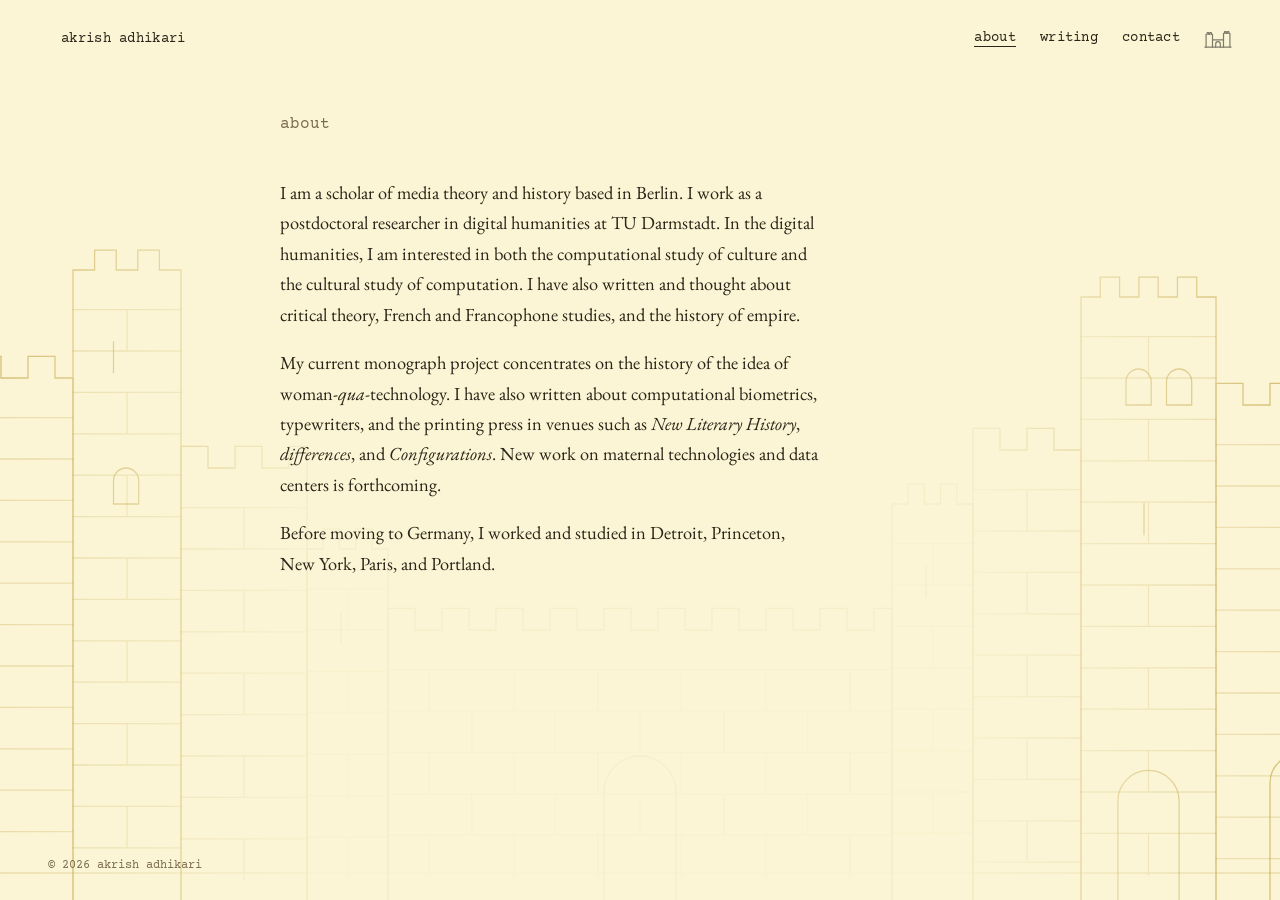
==== about.html @ 62bdaf33 "Nav fortress icon with draw animation, name hover box" ====
<!DOCTYPE html>
<html lang="en">
<head>
<meta charset="utf-8">
<meta name="viewport" content="width=device-width, initial-scale=1">
<title>about &mdash; akrish adhikari</title>
<link rel="preconnect" href="https://fonts.googleapis.com">
<link href="https://fonts.googleapis.com/css2?family=Courier+Prime:ital@0;1&family=EB+Garamond:ital,wght@0,400;0,500;1,400&display=swap" rel="stylesheet">
<link rel="canonical" href="https://www.akrishadhikari.com/about.html">
<link rel="stylesheet" href="style.css">
</head>
<body>
<nav>
  <a class="brand" href="index.html">akrish adhikari</a>
  <ul>
    <li><a href="about.html" aria-current="page">about</a></li>
    <li><a href="publications.html">writing</a></li>
    <li><a href="contact.html">contact</a></li>
    <li><button class="fort-btn" id="fort" type="button" aria-label="Draw the fortress" title="fortress"><svg viewBox="0 0 30 24" width="28" height="22" aria-hidden="true" fill="none" stroke="currentColor" stroke-width="1.3" stroke-linecap="round" stroke-linejoin="round"><path d="M2 22V8H3.2V6H4.8V8H6.2V6H7.8V8H9V22"/><path d="M9 14H21"/><path d="M21 22V7H22.2V5H23.8V7H25.2V5H26.8V7H28V22"/><path d="M12.5 22V18.5a2.5 2.5 0 0 1 5 0V22"/><path d="M0.8 22H29.2"/></svg></button></li>
  </ul>
</nav>
<main>
<div class="page">
  <h1>about</h1>
  <p>I am a scholar of media theory and history based in Berlin. I work as a postdoctoral researcher in digital humanities at TU Darmstadt. In the digital humanities, I am interested in both the computational study of culture and the cultural study of computation. I have also written and thought about critical theory, French and Francophone studies, and the history of empire.</p>
  <p>My current monograph project concentrates on the history of the idea of woman-<i>qua</i>-technology. I have also written about computational biometrics, typewriters, and the printing press in venues such as <i>New Literary History</i>, <i>differences</i>, and <i>Configurations</i>. New work on maternal technologies and data centers is forthcoming.</p>
  <p>Before moving to Germany, I worked and studied in Detroit, Princeton, New York, Paris, and Portland.</p>
</div>
</main>
<footer>&copy; 2026 akrish adhikari</footer>
<script src="fortress.js"></script>
</body>
</html>
---- style.css ----
/* ============ EDIT THESE FIRST ============ */
:root{
  --bg:   #FBF5D5;   /* light yellow page */
  --ink:  #2B2418;   /* text, warm near-black */
  --soft: #7A6B4E;   /* secondary text */
  --rule: #C9B98A;   /* thin lines */
  --mono: "Courier Prime", "Courier New", monospace;
  --serif:"EB Garamond", Georgia, serif;
}

*{box-sizing:border-box}
body{
  margin:0;min-height:100vh;
  background:var(--bg);color:var(--ink);
  font-family:var(--serif);font-size:1.15rem;line-height:1.65;
  display:flex;flex-direction:column;
}
a{color:inherit;text-decoration:none;border-bottom:1px solid var(--rule)}
a:hover{border-color:var(--ink)}
a:focus-visible{outline:1px dashed var(--ink);outline-offset:3px}
img{display:block;max-width:100%}
h1,h2,h3{font-weight:400;margin:0}
p{margin:0 0 1em;max-width:60ch}
i,em{font-style:italic}

/* nav — typewriter, always the same on every page */
nav{
  font-family:var(--mono);font-size:.9rem;letter-spacing:.02em;
  display:flex;justify-content:space-between;align-items:center;
  padding:1.5rem clamp(1.2rem,4vw,3rem);
}
nav ul{list-style:none;display:flex;gap:1.5rem;margin:0;padding:0}
nav a{border:0}
nav a[aria-current]{border-bottom:1px solid var(--ink)}
nav .brand{border:2px solid transparent;padding:.25rem .7rem;line-height:1.3;transition:border-color .3s ease}
nav .brand:hover,nav .brand:focus-visible{border-color:#000}

main{flex:1}

/* home — photo centred, nothing else */
.home{display:flex;flex-direction:column;align-items:center;justify-content:center;padding:1rem 1.5rem 3rem}
.home figure{margin:0;text-align:center}
.home img{
  max-height:70vh;width:auto;max-width:90vw;
  border:1px solid rgba(43,36,24,.25);      /* faint print edge */
  filter:contrast(.97) saturate(.95);        /* keeps film tones soft; remove if you prefer */
}

/* inner pages */
.page{width:min(720px,92vw);margin:0 auto;padding:2rem 0 5rem}
.page h1{font-family:var(--mono);font-size:1rem;color:var(--soft);margin-bottom:2.5rem}
.page h2{font-size:1.6rem;margin:2.5rem 0 .75rem}

.pubs{list-style:none;margin:0;padding:0}
.pubs li{padding:1.2rem 0;border-top:1px solid var(--rule)}
.pubs li:last-child{border-bottom:1px solid var(--rule)}
.pubs .title{font-size:1.3rem;display:block}
.pubs .meta{color:var(--soft);display:block;margin-top:.15rem}
.pubs .links{font-family:var(--mono);font-size:.8rem;margin-top:.5rem}
.pubs .links a{margin-right:1.2rem}
.year{font-family:var(--mono);font-size:.85rem;color:var(--soft);margin:2rem 0 0}

/* photos on inner pages — same size and caption as the home page */
.page .photo{margin:3rem 0 0;text-align:center}
.page .photo img{
  max-height:70vh;width:auto;max-width:100%;margin:0 auto;
  border:1px solid rgba(43,36,24,.25);
  filter:contrast(.97) saturate(.95);
}
figcaption{font-family:var(--mono);font-size:.8rem;color:var(--soft);margin-top:1rem;text-align:center}

.contact-list{list-style:none;padding:0;margin:0;font-size:1.3rem;line-height:2.2}
.contact-list span{font-family:var(--mono);font-size:.8rem;color:var(--soft);display:inline-block;width:8rem}

footer{font-family:var(--mono);font-size:.75rem;color:var(--soft);padding:1.5rem clamp(1.2rem,4vw,3rem)}

@media (max-width:600px){
  nav{flex-direction:column;gap:.8rem;align-items:flex-start}
  .contact-list span{display:block;width:auto;line-height:1.2;margin-top:.8rem}
}

.sr-only{position:absolute;width:1px;height:1px;overflow:hidden;clip:rect(0 0 0 0);white-space:nowrap}

/* fortress backdrop — fades out behind the text column */
body::before{
  content:"";position:fixed;inset:0;z-index:-1;pointer-events:none;
  background:url(images/fortress.svg?v=21) no-repeat center bottom / cover;
  -webkit-mask-image:linear-gradient(90deg,#000 0,rgba(0,0,0,.12) 25%,rgba(0,0,0,.12) 75%,#000 100%);
          mask-image:linear-gradient(90deg,#000 0,rgba(0,0,0,.12) 25%,rgba(0,0,0,.12) 75%,#000 100%);
}
/* landing page: the whole fortress at a flat 30% */
.home-page::before{-webkit-mask-image:none;mask-image:none;opacity:.3}
@media (max-width:600px){body::before{-webkit-mask-image:none;mask-image:none;opacity:.35}.home-page::before{opacity:.3}}

/* nav icon: draws the fortress, then everything fades back */
body::before{transition:opacity .9s ease}
main,footer{transition:opacity .9s ease}
.fort-btn{
  display:block;background:none;border:0;padding:0;margin:0;cursor:pointer;
  color:#000;opacity:.5;transition:opacity .45s ease;line-height:0;
  align-self:center;
}
.fort-btn:hover,.fort-btn:focus-visible{opacity:1}
.fort-btn:focus-visible{outline:1px dashed var(--ink);outline-offset:4px}
.fort-btn:disabled{opacity:1;cursor:default}
body.drawing::before{opacity:0}
body.drawing main,body.drawing footer{opacity:0}
.fort-draw{position:fixed;inset:0;z-index:-1;pointer-events:none}
.fort-draw svg{width:100%;height:100%;display:block}
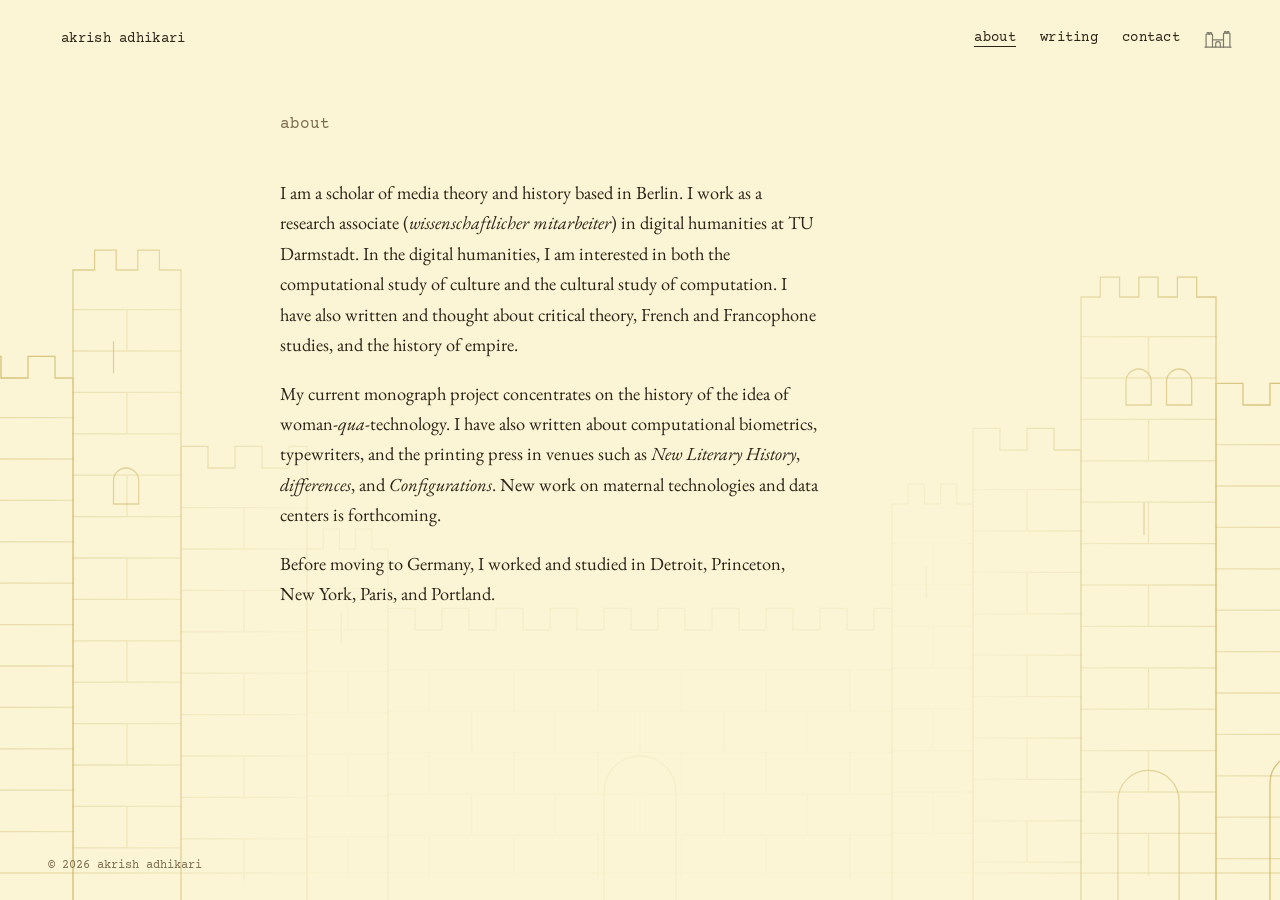
==== commit 9c429d9d: "Merge remote-tracking branch 'origin/main'" ====
--- a/about.html
+++ b/about.html
@@ -22,7 +22,7 @@
 <main>
 <div class="page">
   <h1>about</h1>
-  <p>I am a scholar of media theory and history based in Berlin. I work as a postdoctoral researcher in digital humanities at TU Darmstadt. In the digital humanities, I am interested in both the computational study of culture and the cultural study of computation. I have also written and thought about critical theory, French and Francophone studies, and the history of empire.</p>
+  <p>I am a scholar of media theory and history based in Berlin. I work as a research associate (<i>wissenschaftlicher mitarbeiter</i>) in digital humanities at TU Darmstadt. In the digital humanities, I am interested in both the computational study of culture and the cultural study of computation. I have also written and thought about critical theory, French and Francophone studies, and the history of empire.</p>
   <p>My current monograph project concentrates on the history of the idea of woman-<i>qua</i>-technology. I have also written about computational biometrics, typewriters, and the printing press in venues such as <i>New Literary History</i>, <i>differences</i>, and <i>Configurations</i>. New work on maternal technologies and data centers is forthcoming.</p>
   <p>Before moving to Germany, I worked and studied in Detroit, Princeton, New York, Paris, and Portland.</p>
 </div>
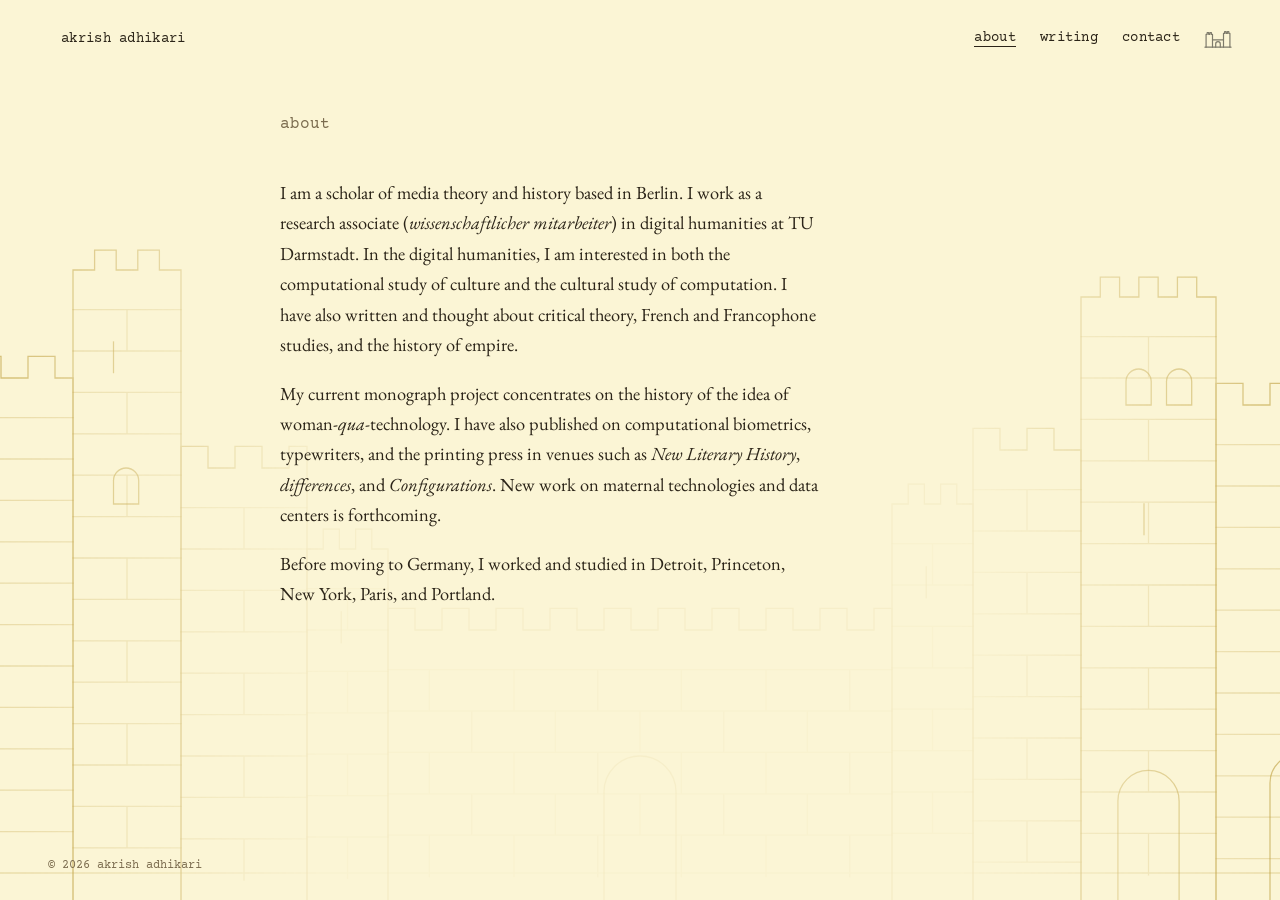
==== commit 4b23501e: "About: update second paragraph wording" ====
--- a/about.html
+++ b/about.html
@@ -23,7 +23,7 @@
 <div class="page">
   <h1>about</h1>
   <p>I am a scholar of media theory and history based in Berlin. I work as a research associate (<i>wissenschaftlicher mitarbeiter</i>) in digital humanities at TU Darmstadt. In the digital humanities, I am interested in both the computational study of culture and the cultural study of computation. I have also written and thought about critical theory, French and Francophone studies, and the history of empire.</p>
-  <p>My current monograph project concentrates on the history of the idea of woman-<i>qua</i>-technology. I have also written about computational biometrics, typewriters, and the printing press in venues such as <i>New Literary History</i>, <i>differences</i>, and <i>Configurations</i>. New work on maternal technologies and data centers is forthcoming.</p>
+  <p>My current monograph project concentrates on the history of the idea of woman-<i>qua</i>-technology. I have also published on computational biometrics, typewriters, and the printing press in venues such as <i>New Literary History</i>, <i>differences</i>, and <i>Configurations</i>. New work on maternal technologies and data centers is forthcoming.</p>
   <p>Before moving to Germany, I worked and studied in Detroit, Princeton, New York, Paris, and Portland.</p>
 </div>
 </main>
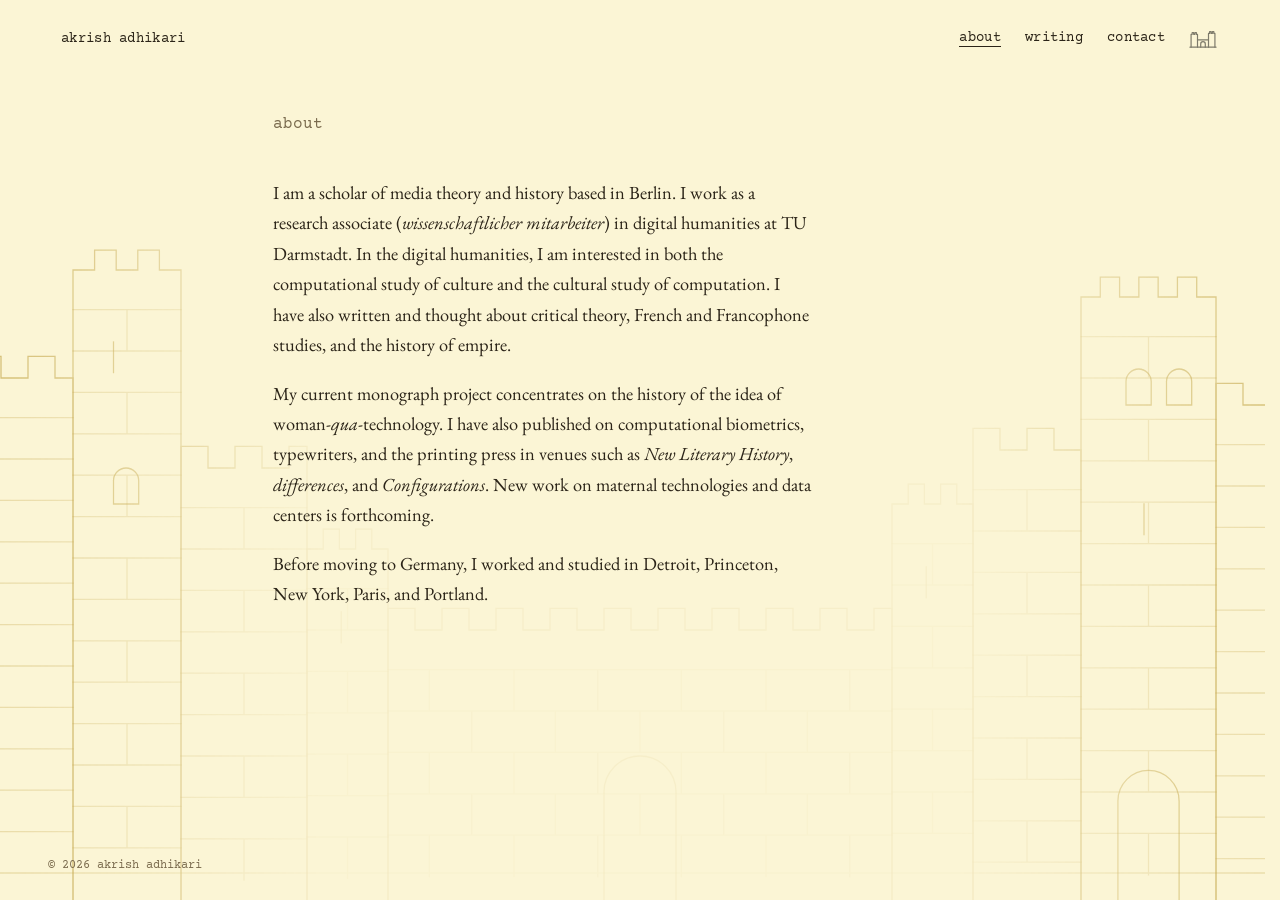
==== commit 69430dc7: "Reserve scrollbar space so nav does not shift between pages" ====
--- a/about.html
+++ b/about.html
@@ -7,7 +7,7 @@
 <link rel="preconnect" href="https://fonts.googleapis.com">
 <link href="https://fonts.googleapis.com/css2?family=Courier+Prime:ital@0;1&family=EB+Garamond:ital,wght@0,400;0,500;1,400&display=swap" rel="stylesheet">
 <link rel="canonical" href="https://www.akrishadhikari.com/about.html">
-<link rel="stylesheet" href="style.css">
+<link rel="stylesheet" href="style.css?v=23">
 </head>
 <body>
 <nav>
@@ -28,6 +28,6 @@
 </div>
 </main>
 <footer>&copy; 2026 akrish adhikari</footer>
-<script src="fortress.js"></script>
+<script src="fortress.js?v=23"></script>
 </body>
 </html>
--- a/style.css
+++ b/style.css
@@ -9,6 +9,7 @@
 }
 
 *{box-sizing:border-box}
+html{scrollbar-gutter:stable}  /* reserve the scrollbar's space so short and long pages don't shift */
 body{
   margin:0;min-height:100vh;
   background:var(--bg);color:var(--ink);
@@ -84,7 +85,7 @@
 /* fortress backdrop — fades out behind the text column */
 body::before{
   content:"";position:fixed;inset:0;z-index:-1;pointer-events:none;
-  background:url(images/fortress.svg?v=21) no-repeat center bottom / cover;
+  background:url(images/fortress.svg?v=23) no-repeat center bottom / cover;
   -webkit-mask-image:linear-gradient(90deg,#000 0,rgba(0,0,0,.12) 25%,rgba(0,0,0,.12) 75%,#000 100%);
           mask-image:linear-gradient(90deg,#000 0,rgba(0,0,0,.12) 25%,rgba(0,0,0,.12) 75%,#000 100%);
 }
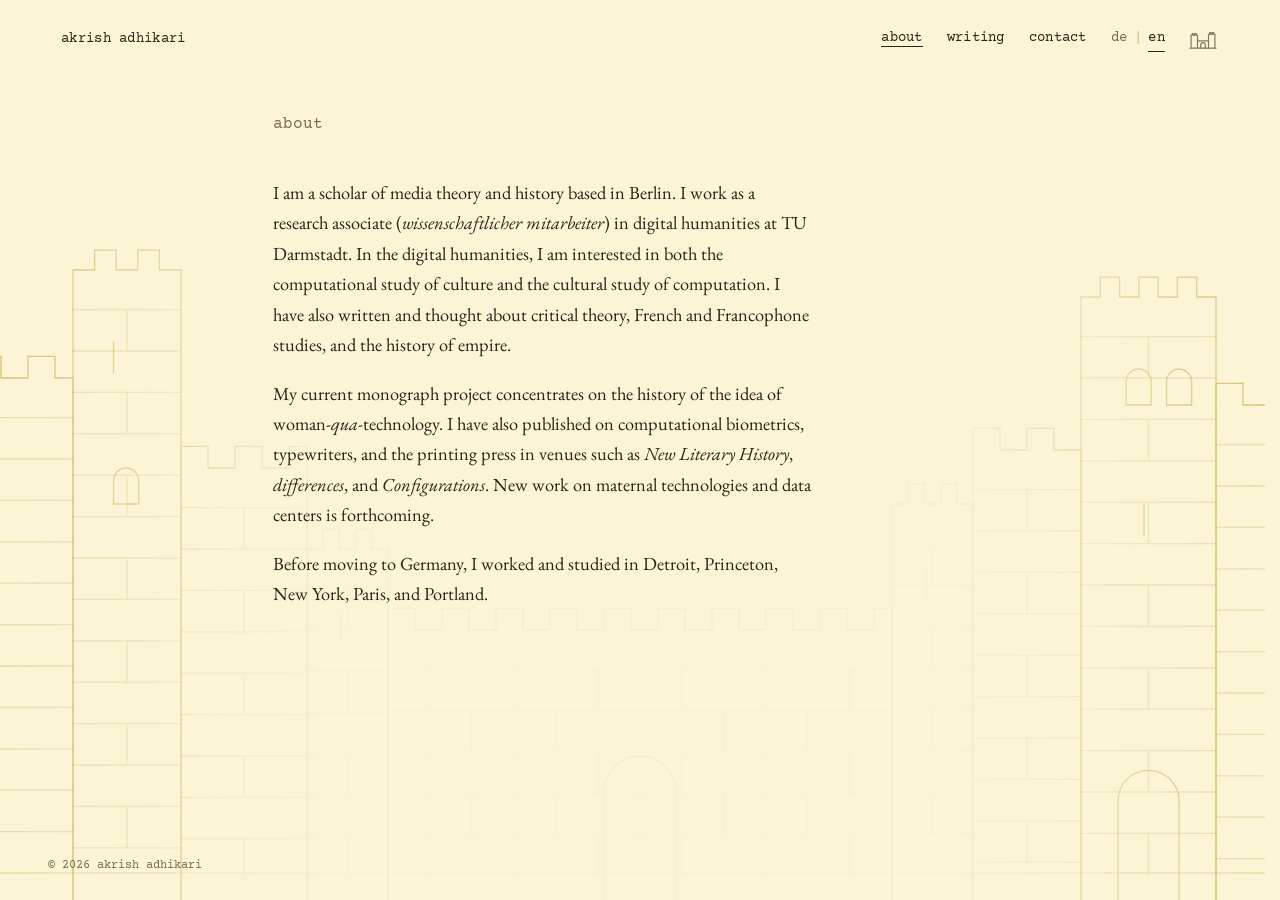
==== commit cc9261a8: "Add de | en language switch; use colon in page titles Co-Authored-By: Claude Opus 5.5 <noreply@anthr" ====
--- a/about.html
+++ b/about.html
@@ -3,31 +3,33 @@
 <head>
 <meta charset="utf-8">
 <meta name="viewport" content="width=device-width, initial-scale=1">
-<title>about &mdash; akrish adhikari</title>
+<title data-de="über mich: akrish adhikari">about: akrish adhikari</title>
 <link rel="preconnect" href="https://fonts.googleapis.com">
 <link href="https://fonts.googleapis.com/css2?family=Courier+Prime:ital@0;1&family=EB+Garamond:ital,wght@0,400;0,500;1,400&display=swap" rel="stylesheet">
 <link rel="canonical" href="https://www.akrishadhikari.com/about.html">
-<link rel="stylesheet" href="style.css?v=23">
+<link rel="stylesheet" href="style-v25.css">
 </head>
 <body>
 <nav>
   <a class="brand" href="index.html">akrish adhikari</a>
   <ul>
-    <li><a href="about.html" aria-current="page">about</a></li>
-    <li><a href="publications.html">writing</a></li>
-    <li><a href="contact.html">contact</a></li>
-    <li><button class="fort-btn" id="fort" type="button" aria-label="Draw the fortress" title="fortress"><svg viewBox="0 0 30 24" width="28" height="22" aria-hidden="true" fill="none" stroke="currentColor" stroke-width="1.3" stroke-linecap="round" stroke-linejoin="round"><path d="M2 22V8H3.2V6H4.8V8H6.2V6H7.8V8H9V22"/><path d="M9 14H21"/><path d="M21 22V7H22.2V5H23.8V7H25.2V5H26.8V7H28V22"/><path d="M12.5 22V18.5a2.5 2.5 0 0 1 5 0V22"/><path d="M0.8 22H29.2"/></svg></button></li>
+    <li><a href="about.html" aria-current="page" data-de="über mich">about</a></li>
+    <li><a href="publications.html" data-de="schriften">writing</a></li>
+    <li><a href="contact.html" data-de="kontakt">contact</a></li>
+    <li class="lang"><button type="button" data-set-lang="de" lang="de">de</button><span aria-hidden="true">|</span><button type="button" data-set-lang="en" lang="en">en</button></li>
+    <li><button class="fort-btn" id="fort" type="button" aria-label="Draw the fortress" title="fortress" data-de-aria-label="Festung zeichnen" data-de-title="festung"><svg viewBox="0 0 30 24" width="28" height="22" aria-hidden="true" fill="none" stroke="currentColor" stroke-width="1.3" stroke-linecap="round" stroke-linejoin="round"><path d="M2 22V8H3.2V6H4.8V8H6.2V6H7.8V8H9V22"/><path d="M9 14H21"/><path d="M21 22V7H22.2V5H23.8V7H25.2V5H26.8V7H28V22"/><path d="M12.5 22V18.5a2.5 2.5 0 0 1 5 0V22"/><path d="M0.8 22H29.2"/></svg></button></li>
   </ul>
 </nav>
 <main>
 <div class="page">
-  <h1>about</h1>
-  <p>I am a scholar of media theory and history based in Berlin. I work as a research associate (<i>wissenschaftlicher mitarbeiter</i>) in digital humanities at TU Darmstadt. In the digital humanities, I am interested in both the computational study of culture and the cultural study of computation. I have also written and thought about critical theory, French and Francophone studies, and the history of empire.</p>
-  <p>My current monograph project concentrates on the history of the idea of woman-<i>qua</i>-technology. I have also published on computational biometrics, typewriters, and the printing press in venues such as <i>New Literary History</i>, <i>differences</i>, and <i>Configurations</i>. New work on maternal technologies and data centers is forthcoming.</p>
-  <p>Before moving to Germany, I worked and studied in Detroit, Princeton, New York, Paris, and Portland.</p>
+  <h1 data-de="über mich">about</h1>
+  <p data-de="Ich forsche zu Medientheorie und Mediengeschichte und lebe in Berlin. An der TU Darmstadt arbeite ich als wissenschaftlicher Mitarbeiter in den Digital Humanities. Dort interessiere ich mich sowohl für die computergestützte Erforschung der Kultur als auch für die kulturwissenschaftliche Erforschung des Computers. Außerdem habe ich mich mit kritischer Theorie, Französistik und Frankophonie-Studien sowie der Geschichte von Imperien beschäftigt.">I am a scholar of media theory and history based in Berlin. I work as a research associate (<i>wissenschaftlicher mitarbeiter</i>) in digital humanities at TU Darmstadt. In the digital humanities, I am interested in both the computational study of culture and the cultural study of computation. I have also written and thought about critical theory, French and Francophone studies, and the history of empire.</p>
+  <p data-de="Mein aktuelles Buchprojekt widmet sich der Geschichte der Vorstellung von der Frau-&lt;i&gt;qua&lt;/i&gt;-Technologie. Außerdem habe ich zu computergestützter Biometrie, zur Schreibmaschine und zum Buchdruck publiziert, unter anderem in &lt;i&gt;New Literary History&lt;/i&gt;, &lt;i&gt;differences&lt;/i&gt; und &lt;i&gt;Configurations&lt;/i&gt;. Neue Arbeiten zu mütterlichen Technologien und Rechenzentren erscheinen demnächst.">My current monograph project concentrates on the history of the idea of woman-<i>qua</i>-technology. I have also published on computational biometrics, typewriters, and the printing press in venues such as <i>New Literary History</i>, <i>differences</i>, and <i>Configurations</i>. New work on maternal technologies and data centers is forthcoming.</p>
+  <p data-de="Bevor ich nach Deutschland kam, habe ich in Detroit, Princeton, New York, Paris und Portland gearbeitet und studiert.">Before moving to Germany, I worked and studied in Detroit, Princeton, New York, Paris, and Portland.</p>
 </div>
 </main>
 <footer>&copy; 2026 akrish adhikari</footer>
-<script src="fortress.js?v=23"></script>
+<script src="lang-v25.js"></script>
+<script src="fortress-v24.js"></script>
 </body>
 </html>
--- a/style-v25.css
+++ b/style-v25.css
@@ -0,0 +1,120 @@
+/* ============ EDIT THESE FIRST ============ */
+:root{
+  --bg:   #FBF5D5;   /* light yellow page */
+  --ink:  #2B2418;   /* text, warm near-black */
+  --soft: #7A6B4E;   /* secondary text */
+  --rule: #C9B98A;   /* thin lines */
+  --mono: "Courier Prime", "Courier New", monospace;
+  --serif:"EB Garamond", Georgia, serif;
+}
+
+*{box-sizing:border-box}
+html{scrollbar-gutter:stable}  /* reserve the scrollbar's space so short and long pages don't shift */
+body{
+  margin:0;min-height:100vh;
+  background:var(--bg);color:var(--ink);
+  font-family:var(--serif);font-size:1.15rem;line-height:1.65;
+  display:flex;flex-direction:column;
+}
+a{color:inherit;text-decoration:none;border-bottom:1px solid var(--rule)}
+a:hover{border-color:var(--ink)}
+a:focus-visible{outline:1px dashed var(--ink);outline-offset:3px}
+img{display:block;max-width:100%}
+h1,h2,h3{font-weight:400;margin:0}
+p{margin:0 0 1em;max-width:60ch}
+i,em{font-style:italic}
+
+/* nav — typewriter, always the same on every page */
+nav{
+  font-family:var(--mono);font-size:.9rem;letter-spacing:.02em;
+  display:flex;justify-content:space-between;align-items:center;
+  padding:1.5rem clamp(1.2rem,4vw,3rem);
+}
+nav ul{list-style:none;display:flex;flex-wrap:wrap;align-items:center;gap:1.5rem;margin:0;padding:0}
+nav a{border:0}
+nav a[aria-current]{border-bottom:1px solid var(--ink)}
+nav .brand{border:2px solid transparent;padding:.25rem .7rem;line-height:1.3;transition:border-color .3s ease}
+nav .brand:hover,nav .brand:focus-visible{border-color:#000}
+
+main{flex:1}
+
+/* home — photo centred, nothing else */
+.home{display:flex;flex-direction:column;align-items:center;justify-content:center;padding:1rem 1.5rem 3rem}
+.home figure{margin:0;text-align:center}
+.home img{
+  max-height:70vh;width:auto;max-width:90vw;
+  border:1px solid rgba(43,36,24,.25);      /* faint print edge */
+  filter:contrast(.97) saturate(.95);        /* keeps film tones soft; remove if you prefer */
+}
+
+/* inner pages */
+.page{width:min(720px,92vw);margin:0 auto;padding:2rem 0 5rem}
+.page h1{font-family:var(--mono);font-size:1rem;color:var(--soft);margin-bottom:2.5rem}
+.page h2{font-size:1.6rem;margin:2.5rem 0 .75rem}
+
+.pubs{list-style:none;margin:0;padding:0}
+.pubs li{padding:1.2rem 0;border-top:1px solid var(--rule)}
+.pubs li:last-child{border-bottom:1px solid var(--rule)}
+.pubs .title{font-size:1.3rem;display:block}
+.pubs .meta{color:var(--soft);display:block;margin-top:.15rem}
+.pubs .links{font-family:var(--mono);font-size:.8rem;margin-top:.5rem}
+.pubs .links a{margin-right:1.2rem}
+.year{font-family:var(--mono);font-size:.85rem;color:var(--soft);margin:2rem 0 0}
+
+/* photos on inner pages — same size and caption as the home page */
+.page .photo{margin:3rem 0 0;text-align:center}
+.page .photo img{
+  max-height:70vh;width:auto;max-width:100%;margin:0 auto;
+  border:1px solid rgba(43,36,24,.25);
+  filter:contrast(.97) saturate(.95);
+}
+figcaption{font-family:var(--mono);font-size:.8rem;color:var(--soft);margin-top:1rem;text-align:center}
+
+.contact-list{list-style:none;padding:0;margin:0;font-size:1.3rem;line-height:2.2}
+.contact-list span{font-family:var(--mono);font-size:.8rem;color:var(--soft);display:inline-block;width:8rem}
+
+footer{font-family:var(--mono);font-size:.75rem;color:var(--soft);padding:1.5rem clamp(1.2rem,4vw,3rem)}
+
+@media (max-width:600px){
+  nav{flex-direction:column;gap:.8rem;align-items:flex-start}
+  .contact-list span{display:block;width:auto;line-height:1.2;margin-top:.8rem}
+}
+
+.sr-only{position:absolute;width:1px;height:1px;overflow:hidden;clip:rect(0 0 0 0);white-space:nowrap}
+
+/* fortress backdrop — fades out behind the text column */
+body::before{
+  content:"";position:fixed;inset:0;z-index:-1;pointer-events:none;
+  background:url(images/fortress-v24.svg) no-repeat center bottom / cover;
+  -webkit-mask-image:linear-gradient(90deg,#000 0,rgba(0,0,0,.12) 25%,rgba(0,0,0,.12) 75%,#000 100%);
+          mask-image:linear-gradient(90deg,#000 0,rgba(0,0,0,.12) 25%,rgba(0,0,0,.12) 75%,#000 100%);
+}
+/* landing page: the whole fortress at a flat 30% */
+.home-page::before{-webkit-mask-image:none;mask-image:none;opacity:.3}
+@media (max-width:600px){body::before{-webkit-mask-image:none;mask-image:none;opacity:.35}.home-page::before{opacity:.3}}
+
+/* nav icon: draws the fortress, then everything fades back */
+body::before{transition:opacity .9s ease}
+main,footer{transition:opacity .9s ease}
+.fort-btn{
+  display:block;background:none;border:0;padding:0;margin:0;cursor:pointer;
+  color:#000;opacity:.5;transition:opacity .45s ease;line-height:0;
+  align-self:center;
+}
+.fort-btn:hover,.fort-btn:focus-visible{opacity:1}
+.fort-btn:focus-visible{outline:1px dashed var(--ink);outline-offset:4px}
+.fort-btn:disabled{opacity:1;cursor:default}
+body.drawing::before{opacity:0}
+body.drawing main,body.drawing footer{opacity:0}
+.fort-draw{position:fixed;inset:0;z-index:-1;pointer-events:none}
+.fort-draw svg{width:100%;height:100%;display:block}
+
+/* de | en switch */
+.lang{display:flex;align-items:center;gap:.4rem}
+.lang button{font:inherit;letter-spacing:inherit;color:var(--soft);background:none;border:0;padding:0;cursor:pointer;transition:color .3s ease}
+.lang button:hover,.lang button:focus-visible{color:var(--ink)}
+.lang button:focus-visible{outline:1px dashed var(--ink);outline-offset:3px}
+.lang button[aria-pressed="true"]{color:var(--ink);border-bottom:1px solid var(--ink)}
+.lang span{color:var(--rule)}
+/* each word is wrapped in .dw only while the switch animation runs */
+.dw{display:inline-block;will-change:transform,opacity}
